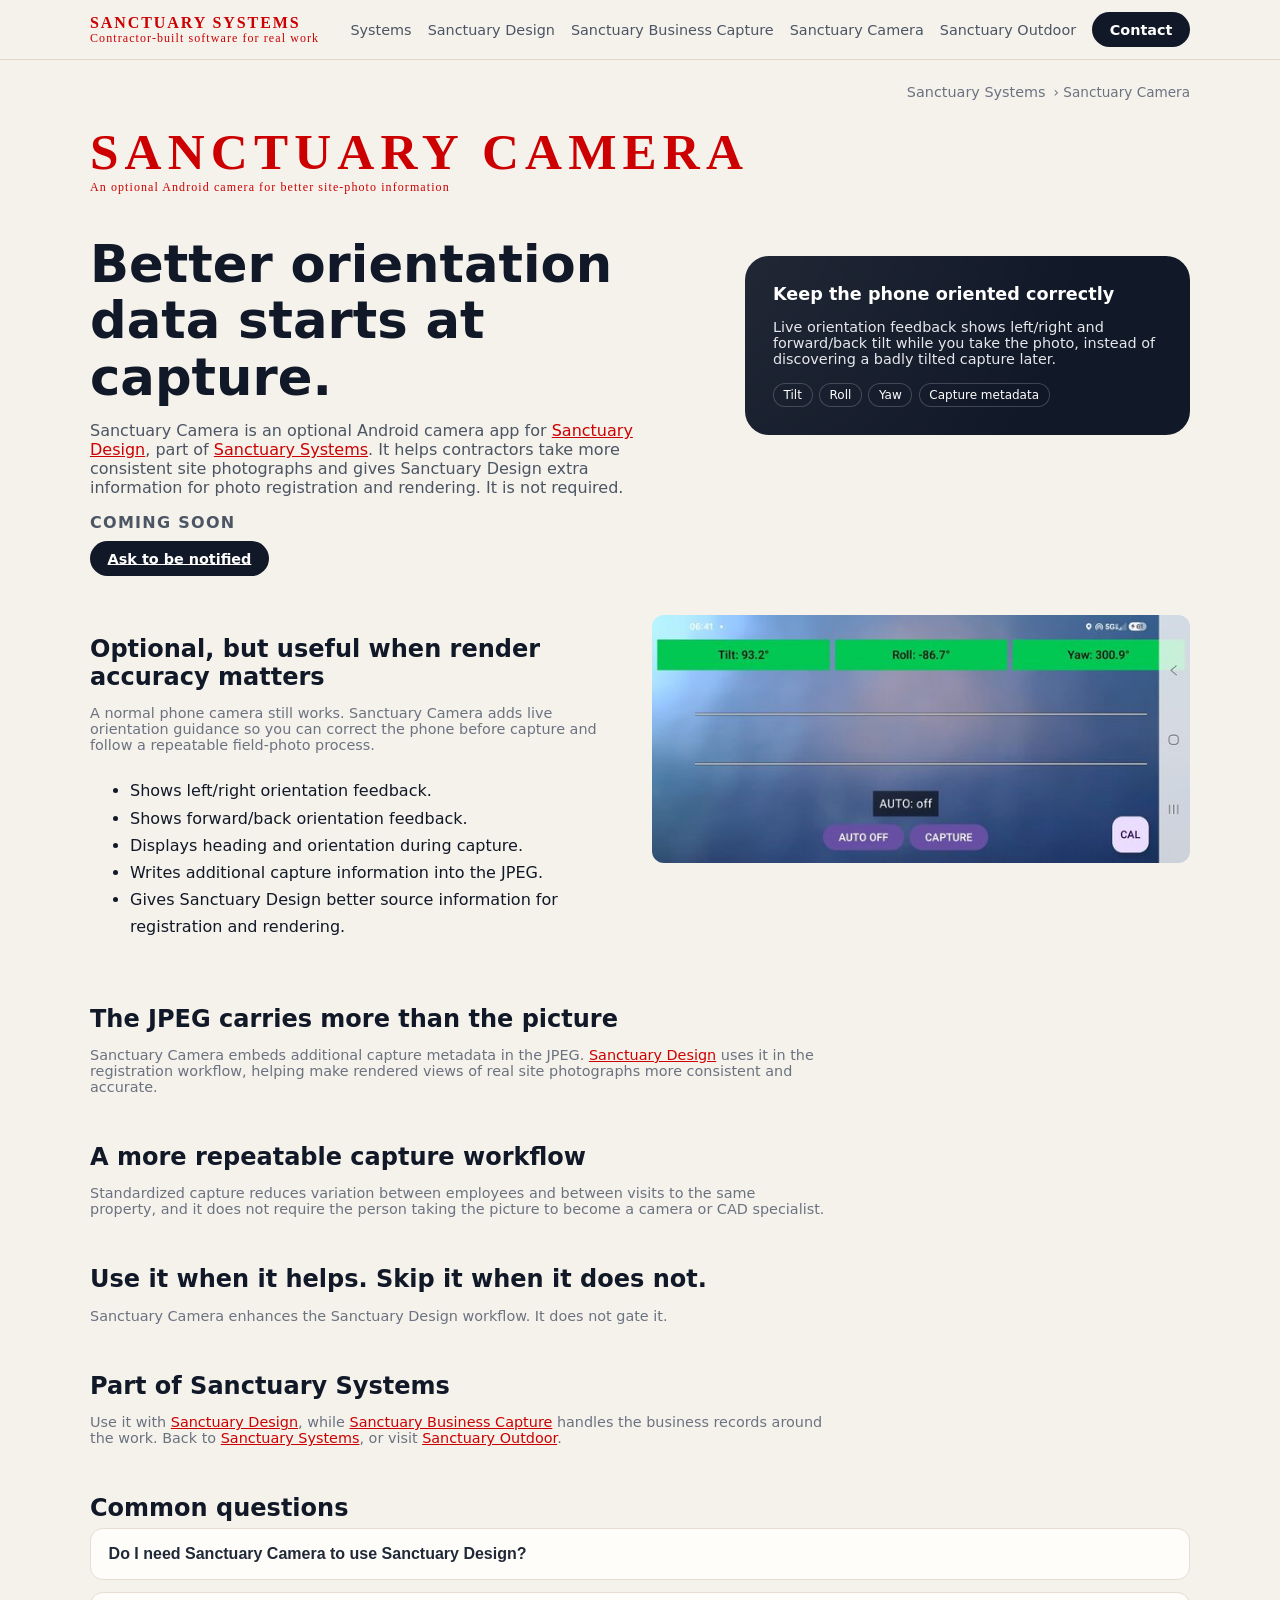
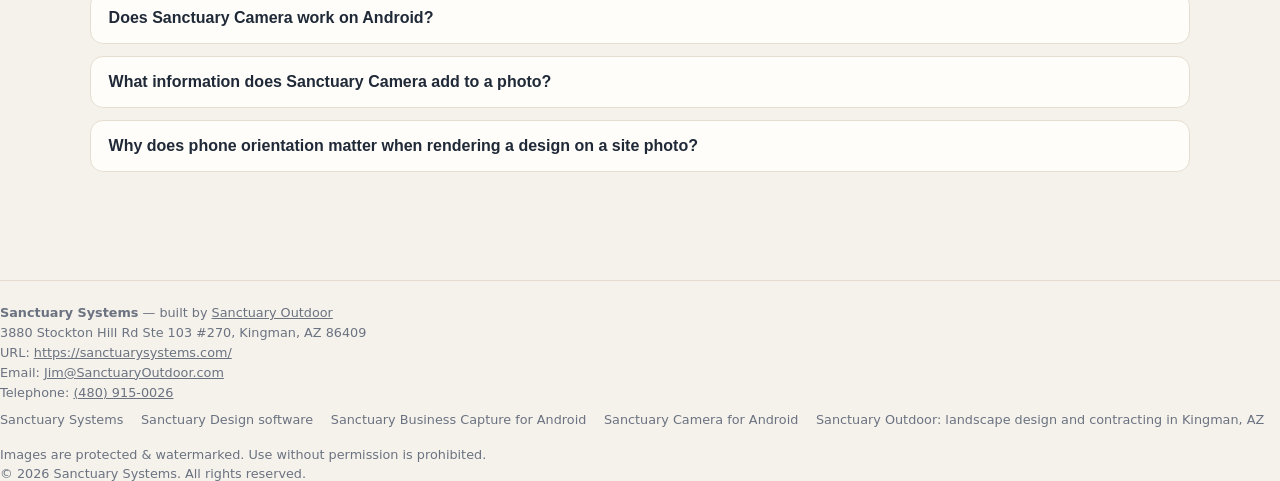
==== camera/index.html @ e1374cfd "Sanctuary Systems coming attractions site" ====
<!doctype html>
<html lang="en">
<head>
  <meta charset="utf-8">
  <meta name="viewport" content="width=device-width, initial-scale=1">
  <title>Sanctuary Camera | Android Site Photo Capture for Design</title>
  <meta name="description" content="Android camera app that keeps your phone oriented for site photos and writes capture metadata into the JPEG to improve rendering in Sanctuary Design.">
  <meta name="robots" content="index, follow, max-image-preview:large">
  <link rel="canonical" href="https://sanctuarysystems.com/camera/">
  <meta property="og:type" content="website">
  <meta property="og:site_name" content="Sanctuary Systems">
  <meta property="og:title" content="Sanctuary Camera">
  <meta property="og:description" content="Android camera app that keeps your phone oriented for site photos and writes capture metadata into the JPEG to improve rendering in Sanctuary Design.">
  <meta property="og:url" content="https://sanctuarysystems.com/camera/">
  <meta name="twitter:card" content="summary_large_image">
  <link rel="stylesheet" href="/assets/css/site.css">
  <link rel="stylesheet" href="/assets/css/systems.css">
  <script type="application/ld+json">
{
  "@context": "https://schema.org",
  "@graph": [
    {
      "@type": "Organization",
      "@id": "https://sanctuarysystems.com/#organization",
      "name": "Sanctuary Systems",
      "url": "https://sanctuarysystems.com/",
      "email": "Jim@SanctuaryOutdoor.com",
      "telephone": "+1-480-915-0026",
      "address": {
        "@type": "PostalAddress",
        "streetAddress": "3880 Stockton Hill Rd Ste 103 #270",
        "addressLocality": "Kingman",
        "addressRegion": "AZ",
        "postalCode": "86409",
        "addressCountry": "US"
      }
    },
    {
      "@type": "SoftwareApplication",
      "name": "Sanctuary Camera",
      "applicationCategory": "PhotographyApplication",
      "operatingSystem": "Android",
      "description": "Optional Android site-photo capture app that records orientation metadata for Sanctuary Design.",
      "url": "https://sanctuarysystems.com/camera/",
      "publisher": {
        "@id": "https://sanctuarysystems.com/#organization"
      }
    },
    {
      "@type": "BreadcrumbList",
      "itemListElement": [
        {
          "@type": "ListItem",
          "position": 1,
          "name": "Sanctuary Systems",
          "item": "https://sanctuarysystems.com/"
        },
        {
          "@type": "ListItem",
          "position": 2,
          "name": "Sanctuary Camera",
          "item": "https://sanctuarysystems.com/camera/"
        }
      ]
    },
    {
      "@type": "FAQPage",
      "mainEntity": [
        {
          "@type": "Question",
          "name": "Do I need Sanctuary Camera to use Sanctuary Design?",
          "acceptedAnswer": {
            "@type": "Answer",
            "text": "No. A normal phone camera still works with Sanctuary Design. Sanctuary Camera is an optional enhancement."
          }
        },
        {
          "@type": "Question",
          "name": "Does Sanctuary Camera work on Android?",
          "acceptedAnswer": {
            "@type": "Answer",
            "text": "Yes. It is written for Android phones."
          }
        },
        {
          "@type": "Question",
          "name": "What information does Sanctuary Camera add to a photo?",
          "acceptedAnswer": {
            "@type": "Answer",
            "text": "It shows left/right and forward/back tilt and heading while you shoot, and it writes additional capture information into the JPEG."
          }
        },
        {
          "@type": "Question",
          "name": "Why does phone orientation matter when rendering a design on a site photo?",
          "acceptedAnswer": {
            "@type": "Answer",
            "text": "Sanctuary Design aligns a rendered plan with a real site photograph. Knowing how the phone was oriented gives that registration step better starting information."
          }
        }
      ]
    }
  ]
}
  </script>
</head>
<body>
<a class="skip-link" href="#main">Skip to main content</a>
<header>
  <div class="nav">
    <a class="logo-wrap" href="/" aria-label="Sanctuary Systems home">
      <div class="logo-main">SANCTUARY SYSTEMS</div>
      <div class="logo-sub">Contractor-built software for real work</div>
    </a>
    <nav aria-label="Primary">
      <a href="/">Systems</a>
      <a href="/design/">Sanctuary Design</a>
      <a href="/capture/">Sanctuary Business Capture</a>
      <a href="/camera/">Sanctuary Camera</a>
      <a href="https://sanctuaryoutdoor.com/">Sanctuary Outdoor</a>
      <a class="btn-primary" href="mailto:Jim@SanctuaryOutdoor.com?subject=Sanctuary%20Systems%20inquiry">Contact</a>
    </nav>
  </div>
</header>
<main id="main">
  <nav class="breadcrumb" aria-label="Breadcrumb"><a href="/">Sanctuary Systems</a> &rsaquo; Sanctuary Camera</nav>
  <section class="hero">
    <div>
      <div class="product-mark logo-wrap">
        <div class="logo-main">SANCTUARY CAMERA</div>
        <div class="logo-sub">An optional Android camera for better site-photo information</div>
      </div>
      <h1>Better orientation data starts at capture.</h1>
      <p>
        Sanctuary Camera is an optional Android camera app for <a href="/design/">Sanctuary Design</a>, part of
        <a href="/">Sanctuary Systems</a>. It helps contractors take more consistent site photographs and gives
        Sanctuary Design extra information for photo registration and rendering. It is not required.
      </p>
      <p class="coming-soon">Coming Soon</p>
      <a class="btn-primary" href="mailto:Jim@SanctuaryOutdoor.com?subject=Sanctuary%20Systems%20inquiry">Ask to be notified</a>
    </div>
    <div class="hero-card">
      <h2>Keep the phone oriented correctly</h2>
      <p>
        Live orientation feedback shows left/right and forward/back tilt while you take the photo, instead of
        discovering a badly tilted capture later.
      </p>
      <div class="chip-row">
        <div class="chip">Tilt</div>
        <div class="chip">Roll</div>
        <div class="chip">Yaw</div>
        <div class="chip">Capture metadata</div>
      </div>
    </div>
  </section>

  <section class="two-col">
    <div>
      <h2 class="section-title">Optional, but useful when render accuracy matters</h2>
      <p class="section-subtitle">
        A normal phone camera still works. Sanctuary Camera adds live orientation guidance so you can correct the
        phone before capture and follow a repeatable field-photo process.
      </p>
      <ul class="feature-list">
        <li>Shows left/right orientation feedback.</li>
        <li>Shows forward/back orientation feedback.</li>
        <li>Displays heading and orientation during capture.</li>
        <li>Writes additional capture information into the JPEG.</li>
        <li>Gives Sanctuary Design better source information for registration and rendering.</li>
      </ul>
    </div>
    <div>
      <picture>
        <source srcset="/projects/1200dpi/img3/001.jpg" media="(min-width: 1081px)">
        <img class="site-shot" loading="lazy" decoding="async" width="600" height="277" src="/projects/600dpi/img3/001.jpg"
             alt="Sanctuary Camera capture screen displaying tilt, roll, yaw, calibration and capture controls">
      </picture>
    </div>
  </section>

  <section>
    <h2 class="section-title">The JPEG carries more than the picture</h2>
    <p class="section-subtitle">
      Sanctuary Camera embeds additional capture metadata in the JPEG. <a href="/design/">Sanctuary Design</a> uses it
      in the registration workflow, helping make rendered views of real site photographs more consistent and accurate.
    </p>
  </section>

  <section>
    <h2 class="section-title">A more repeatable capture workflow</h2>
    <p class="section-subtitle">
      Standardized capture reduces variation between employees and between visits to the same property, and it does
      not require the person taking the picture to become a camera or CAD specialist.
    </p>
  </section>

  <section>
    <h2 class="section-title">Use it when it helps. Skip it when it does not.</h2>
    <p class="section-subtitle">
      Sanctuary Camera enhances the Sanctuary Design workflow. It does not gate it.
    </p>
  </section>

  <section>
    <h2 class="section-title">Part of Sanctuary Systems</h2>
    <p class="section-subtitle">
      Use it with <a href="/design/">Sanctuary Design</a>, while
      <a href="/capture/">Sanctuary Business Capture</a> handles the business records around the work.
      Back to <a href="/">Sanctuary Systems</a>, or visit <a href="https://sanctuaryoutdoor.com/">Sanctuary Outdoor</a>.
    </p>
  </section>
  <section class="faq" id="faq">
    <h2 class="section-title">Common questions</h2>
    <div class="accordion-item">
      <button class="accordion-header" type="button" aria-expanded="false">
        <div class="accordion-header-text">
          <span class="accordion-title">Do I need Sanctuary Camera to use Sanctuary Design?</span>
        </div>
      </button>
      <div class="accordion-content">
        <p>No. A normal phone camera still works with <a href="/design/">Sanctuary Design</a>. Sanctuary Camera is an optional enhancement.</p>
      </div>
    </div>
    <div class="accordion-item">
      <button class="accordion-header" type="button" aria-expanded="false">
        <div class="accordion-header-text">
          <span class="accordion-title">Does Sanctuary Camera work on Android?</span>
        </div>
      </button>
      <div class="accordion-content">
        <p>Yes. It is written for Android phones.</p>
      </div>
    </div>
    <div class="accordion-item">
      <button class="accordion-header" type="button" aria-expanded="false">
        <div class="accordion-header-text">
          <span class="accordion-title">What information does Sanctuary Camera add to a photo?</span>
        </div>
      </button>
      <div class="accordion-content">
        <p>It shows left/right and forward/back tilt and heading while you shoot, and it writes additional capture information into the JPEG.</p>
      </div>
    </div>
    <div class="accordion-item">
      <button class="accordion-header" type="button" aria-expanded="false">
        <div class="accordion-header-text">
          <span class="accordion-title">Why does phone orientation matter when rendering a design on a site photo?</span>
        </div>
      </button>
      <div class="accordion-content">
        <p>Sanctuary Design aligns a rendered plan with a real site photograph. Knowing how the phone was oriented gives that registration step better starting information.</p>
      </div>
    </div>
  </section>
</main>
<footer>
  <div><strong>Sanctuary Systems</strong> &mdash; built by <a href="https://sanctuaryoutdoor.com/">Sanctuary Outdoor</a></div>
  <div style="margin-top:0.3rem;">3880 Stockton Hill Rd Ste 103 #270, Kingman, AZ 86409</div>
  <div style="margin-top:0.3rem;">URL: <a href="https://sanctuarysystems.com/">https://sanctuarysystems.com/</a></div>
  <div style="margin-top:0.3rem;">Email: <a href="mailto:Jim@SanctuaryOutdoor.com">Jim@SanctuaryOutdoor.com</a></div>
  <div style="margin-top:0.3rem;">Telephone: <a href="tel:+14809150026">(480) 915-0026</a></div>
  <nav class="footer-links" aria-label="Footer">
    <a href="/">Sanctuary Systems</a>
    <a href="/design/">Sanctuary Design software</a>
    <a href="/capture/">Sanctuary Business Capture for Android</a>
    <a href="/camera/">Sanctuary Camera for Android</a>
    <a href="https://sanctuaryoutdoor.com/">Sanctuary Outdoor: landscape design and contracting in Kingman, AZ</a>
  </nav>
  <div class="footer-actions">
    <a class="btn-primary call-mobile" href="tel:+14809150026">Call Now</a>
    <a class="btn-secondary call-mobile" href="/assets/sanctuarysystemsv0001.vcf" download="sanctuarysystems.vcf">Save Contact</a>
  </div>
  <div style="margin-top:0.6rem;">Images are protected &amp; watermarked. Use without permission is prohibited.</div>
  <div style="margin-top:0.3rem;">&copy; <span id="year"></span> Sanctuary Systems. All rights reserved.</div>
</footer>
<script>
  const yearEl = document.getElementById("year");
  if (yearEl) yearEl.textContent = new Date().getFullYear();
</script>
  <script src="/assets/js/accordiononeopen.js"></script>
</body>
</html>
---- assets/css/site.css ----
/* Site-wide theme styles (extracted from Kingman landing page) */

html {
  scroll-behavior: smooth;
}

body {
  margin: 0;
  font-family: system-ui, -apple-system, BlinkMacSystemFont, "Segoe UI", sans-serif;
  color: #111827;
  background: #f5f2ec;
}

header {
  position: sticky;
  top: 0;
  z-index: 50;
  background: rgba(245, 242, 236, 0.95);
  backdrop-filter: blur(8px);
  border-bottom: 1px solid #e0d7c9;
}

.nav {
  max-width: 1100px;
  margin: 0 auto;
  display: flex;
  align-items: center;
  justify-content: space-between;
  padding: 0.75rem 1.25rem;
  gap: 1rem;
}

.logo-wrap {
  display: flex;
  flex-direction: column;
  line-height: 1.1;
  flex: 0 0 auto;
}

.logo-main {
  font-family: "Palatino Linotype", "Book Antiqua", Palatino, serif;
  font-weight: 700;
  letter-spacing: 0.12em;
  text-transform: uppercase;
  font-size: 1rem;
  color: #CC0000;
  white-space: nowrap;
}

.logo-sub {
  font-family: "Palatino Linotype", "Book Antiqua", Palatino, serif;
  letter-spacing: 0.09em;
  font-size: 0.75rem;
  color: #CC0000;
  white-space: nowrap;
}

nav {
  display: flex;
  align-items: center;
  flex-wrap: wrap;
  justify-content: flex-end;
  gap: 0.5rem;
}

nav a {
  margin-left: 0.5rem;
  text-decoration: none;
  color: #4b5563;
  font-size: 0.9rem;
  white-space: nowrap;
}

nav a:hover {
  color: #111827;
}

.btn-primary {
  padding: 0.6rem 1.1rem;
  border-radius: 999px;
  border: none;
  cursor: pointer;
  font-size: 0.9rem;
  font-weight: 600;
  background: #111827;
  color: white;
  white-space: nowrap;
}

.btn-primary:hover {
  opacity: 0.9;
}

.btn-secondary {
  padding: 0.55rem 1rem;
  border-radius: 999px;
  border: 1px solid #d6c8b7;
  background: #fffdf9;
  cursor: pointer;
  font-size: 0.85rem;
  white-space: nowrap;
  text-decoration: none;
  color: #111827;
  display: inline-block;
}

.btn-secondary:hover {
  background: #f3e8d5;
}

main {
  max-width: 1100px;
  margin: 0 auto;
  padding: 1.5rem 1.25rem 3rem;
}

section {
  margin-top: 3rem;
}

.hero {
  display: grid;
  gap: 2rem;
  grid-template-columns: minmax(0, 1.4fr) minmax(0, 1fr);
  align-items: center;
  margin-top: 1.5rem;
}

.hero h1 {
  font-size: clamp(2.1rem, 3vw + 1rem, 3.2rem);
  line-height: 1.1;
  margin-bottom: 1rem;
}

.hero p {
  color: #4b5563;
  font-size: 1rem;
  max-width: 35rem;
}

.hero-highlight {
  font-size: 0.9rem;
  text-transform: uppercase;
  letter-spacing: 0.15em;
  color: #6b7280;
  margin-bottom: 0.75rem;
}

.hero-card {
  background: #111827;
  border-radius: 1.5rem;
  padding: 1.75rem;
  color: white;
  position: relative;
  overflow: hidden;
}

.hero-card::before {
  content: "";
  position: absolute;
  inset: -50%;
  background: radial-gradient(circle at 10% 0%, rgba(255, 255, 255, 0.12), transparent 55%);
  opacity: 0.8;
  pointer-events: none;
}

.hero-card h2 {
  margin-top: 0;
  font-size: 1.1rem;
  margin-bottom: 0.25rem;
}

.hero-card p {
  color: #e5e7eb;
  font-size: 0.9rem;
  margin-bottom: 1rem;
}

.chip-row {
  display: flex;
  flex-wrap: wrap;
  gap: 0.4rem;
  font-size: 0.75rem;
}

.chip {
  border-radius: 999px;
  border: 1px solid rgba(249, 250, 251, 0.2);
  padding: 0.25rem 0.6rem;
  background: rgba(17, 24, 39, 0.7);
}

h2.section-title {
  font-size: 1.5rem;
  margin-bottom: 0.4rem;
}

.section-subtitle {
  font-size: 0.9rem;
  color: #6b7280;
  max-width: 32rem;
  margin-bottom: 1.5rem;
}

.services-grid {
  display: grid;
  grid-template-columns: repeat(auto-fit, minmax(220px, 1fr));
  gap: 1rem;
}

.card {
  background: #ffffff;
  border-radius: 1rem;
  padding: 1.1rem 1.2rem;
  box-shadow: 0 10px 20px rgba(46, 36, 18, 0.06);
  border: 1px solid #e5ddcf;
}

.card h3 {
  margin-top: 0;
  font-size: 1rem;
  margin-bottom: 0.3rem;
}

.card p {
  margin: 0;
  font-size: 0.88rem;
  color: #6b7280;
}

/* Questionnaire */
.questionnaire {
  background: #fffdf9;
  border-radius: 1.25rem;
  padding: 1.5rem 1.5rem 1.75rem;
  box-shadow: 0 10px 20px rgba(46, 36, 18, 0.06);
  border: 1px solid #e5ddcf;
  max-width: 720px;
}

.field {
  margin-bottom: 0.8rem;
}

.question-step {
  display: none;
}

.question-step.active {
  display: block;
}

.question-title {
  font-weight: 600;
  margin-bottom: 0.5rem;
}

.question-help {
  font-size: 0.85rem;
  color: #6b7280;
  margin-bottom: 0.8rem;
}

.option-grid {
  display: grid;
  grid-template-columns: repeat(auto-fit, minmax(140px, 1fr));
  gap: 0.75rem;
}

.option-tile {
  border-radius: 0.9rem;
  border: 1px solid #d1d5db;
  padding: 0.7rem;
  cursor: pointer;
  font-size: 0.85rem;
  background: #f9fafb;
}

.option-tile.selected {
  border-color: #111827;
  background: #111827;
  color: white;
}

.question-nav {
  display: flex;
  justify-content: space-between;
  margin-top: 1rem;
  gap: 0.5rem;
}

input,
textarea,
select {
  width: 100%;
  padding: 0.55rem 0.7rem;
  border-radius: 0.5rem;
  border: 1px solid #d6c8b7;
  font: inherit;
  box-sizing: border-box;
  background: #fffdf9;
}

textarea {
  min-height: 90px;
}

/* Accordion style (matches reference page) */
.accordion-item {
  border: 1px solid #e5ddcf;
  border-radius: 0.8rem;
  margin-bottom: 0.75rem;
  background: #fffdf9;
  overflow: hidden;
}

.accordion-button {
  width: 100%;
  text-align: left;
  background: none;
  border: none;
  padding: 1rem 1.1rem;
  font-size: 1rem;
  display: flex;
  justify-content: space-between;
  align-items: center;
  cursor: pointer;
  color: #1f2937;
}

.accordion-button span {
  font-weight: 600;
}

.accordion-content {
  padding: 0 1.1rem 1rem;
  color: #4b5563;
  line-height: 1.55;
  display: none;
}

.accordion-item.open .accordion-content {
  display: block;
}

/* Accordion compatibility for legacy markup */
.accordion-header {
  width: 100%;
  text-align: left;
  background: none;
  border: none;
  padding: 1rem 1.1rem;
  font-size: 1rem;
  display: flex;
  justify-content: space-between;
  align-items: center;
  cursor: pointer;
  color: #1f2937;
}

.accordion-header span {
  font-weight: 600;
}

.accordion {
  border: 1px solid #e5ddcf;
  border-radius: 0.8rem;
  margin-bottom: 0.75rem;
  background: #fffdf9;
  overflow: hidden;
}

.accordion-body {
  padding: 0 1.1rem 1rem;
  color: #4b5563;
  line-height: 1.55;
  display: none;
}

.accordion.open .accordion-body {
  display: block;
}

.accordion-arrow {
  transition: transform 0.2s ease;
}

.accordion.open .accordion-arrow {
  transform: rotate(90deg);
}

.faq-item {
  border: 1px solid #e5ddcf;
  border-radius: 0.8rem;
  margin-bottom: 0.75rem;
  background: #fffdf9;
  overflow: hidden;
}

.faq-header {
  width: 100%;
  text-align: left;
  background: none;
  border: none;
  padding: 1rem 1.1rem;
  font-size: 1rem;
  display: flex;
  justify-content: space-between;
  align-items: center;
  cursor: pointer;
  color: #1f2937;
}

.faq-content {
  padding: 0 1.1rem 1rem;
  color: #4b5563;
  line-height: 1.55;
  display: none;
}

.faq-item.open .faq-content {
  display: block;
}

/* Project gallery & carousel */
.project-gallery {
  margin-top: 1.5rem;
}

.gallery-note {
  font-size: 0.8rem;
  color: #6b7280;
  margin-top: 0.6rem;
}

.project-title {
  font-size: 1rem;
  margin-bottom: 0.4rem;
  color: #111827;
}

.carousel {
  position: relative;
  border-radius: 1rem;
  overflow: hidden;
  background: #111827;
  padding: 0.75rem 2.5rem;
}

.carousel-track {
  display: flex;
  gap: 0.5rem;
  overflow-x: auto;
  scroll-snap-type: x mandatory;
  scroll-behavior: smooth;
  -webkit-overflow-scrolling: touch;
}

.carousel-track::-webkit-scrollbar {
  height: 6px;
}

.carousel-track::-webkit-scrollbar-thumb {
  background: rgba(156, 163, 175, 0.7);
  border-radius: 999px;
}

/* Base carousel image styles */
.carousel-image {
  flex: 0 0 auto;
  width: 260px;
  height: auto;
  object-fit: cover;
  border-radius: 0.75rem;
  scroll-snap-align: center;
  cursor: pointer;
  position: relative;
  filter: saturate(1.05);
}

/* Aspect ratio variants for CLS prevention */
.carousel-image.portrait {
  aspect-ratio: 3 / 4;
}

.carousel-image.landscape-4-3 {
  aspect-ratio: 4 / 3;
}

.carousel-image.landscape-3-2 {
  aspect-ratio: 3 / 2;
}

.carousel-image.landscape-2-1 {
  aspect-ratio: 2 / 1;
}

.carousel-image.landscape-20-11 {
  aspect-ratio: 20 / 11;
}

.carousel-image.square {
  aspect-ratio: 1 / 1;
}

.carousel-arrow {
  position: absolute;
  top: 50%;
  transform: translateY(-50%);
  width: 2rem;
  height: 2rem;
  border-radius: 999px;
  border: 1px solid rgba(209, 213, 219, 0.9);
  background: rgba(17, 24, 39, 0.85);
  color: #f9fafb;
  display: flex;
  align-items: center;
  justify-content: center;
  cursor: pointer;
  font-size: 1.2rem;
  z-index: 2;
}

.carousel-arrow-left {
  left: 0.5rem;
}

.carousel-arrow-right {
  right: 0.5rem;
}

.carousel-arrow:hover {
  background: rgba(31, 41, 55, 0.95);
}

@media (max-width: 800px) {
  .carousel {
    padding: 0.75rem 1.75rem;
  }
  .carousel-image {
    width: 220px;
  }
}

/* Lightbox */
.lightbox {
  position: fixed;
  inset: 0;
  background: rgba(15, 23, 42, 0.8);
  display: none;
  align-items: center;
  justify-content: center;
  z-index: 100;
}

.lightbox.open {
  display: flex;
}

.lightbox-backdrop {
  position: absolute;
  inset: 0;
}

.lightbox-dialog {
  position: relative;
  z-index: 1;
  max-width: 90vw;
  max-height: 85vh;
  display: flex;
  align-items: center;
  justify-content: center;
}

.lightbox-image-wrap {
  position: relative;
  background: #000;
  border-radius: 1rem;
  overflow: hidden;
  padding: 0.5rem 2.5rem;
  box-shadow: 0 20px 45px rgba(0, 0, 0, 0.6);
}

#lightboxImg {
  width: auto;
  height: auto;
  max-width: 80vw;
  max-height: 75vh;
  display: block;
  border-radius: 0.75rem;
}

.lightbox-close {
  position: absolute;
  top: -2.5rem;
  right: 0;
  border: none;
  background: transparent;
  color: #e5e7eb;
  font-size: 1.6rem;
  cursor: pointer;
}

.lightbox-nav {
  position: absolute;
  top: 50%;
  transform: translateY(-50%);
  border: none;
  background: rgba(15, 23, 42, 0.7);
  color: #f9fafb;
  width: 2.5rem;
  height: 2.5rem;
  border-radius: 999px;
  display: flex;
  align-items: center;
  justify-content: center;
  cursor: pointer;
  font-size: 1.4rem;
}

.lightbox-nav-left {
  left: 0.5rem;
}

.lightbox-nav-right {
  right: 0.5rem;
}

.lightbox-nav:hover {
  background: rgba(31, 41, 55, 0.95);
}

@media (max-width: 600px) {
  .lightbox-image-wrap {
    padding: 0.5rem 1.75rem;
  }
  #lightboxImg {
    max-width: 90vw;
  }
}

/* Footer */
footer {
  margin-top: 3rem;
  padding-top: 1.5rem;
  border-top: 1px solid #e5ddcf;
  font-size: 0.8rem;
  color: #6b7280;
}

footer a {
  color: inherit;
}

.footer-actions {
  display: flex;
  flex-wrap: wrap;
  gap: 0.6rem;
  margin-top: 0.6rem;
}

.footer-actions .call-mobile {
  display: none;
}

@media (max-width: 800px) {
  .hero {
    grid-template-columns: minmax(0, 1fr);
  }
}

@media (max-width: 800px) {
  .footer-actions .call-mobile {
    display: inline-flex;
  }
}
---- assets/css/systems.css ----
/* Sanctuary Systems additions v0002. Load AFTER the unmodified Sanctuary Outdoor site.css. */
.skip-link { position: absolute; left: -999px; top: 0; background: #111827; color: #fff; padding: .6rem 1rem; z-index: 100; }
.skip-link:focus { left: 0; }
a.logo-wrap { text-decoration: none; }
.product-mark { margin-bottom: 1rem; }
.product-mark .logo-main { font-size: clamp(1.9rem, 4vw, 3.3rem); }
.site-shot { width: 100%; height: auto; display: block; border-radius: 12px; }
.shot-grid { display: grid; grid-template-columns: repeat(auto-fit, minmax(280px, 1fr)); gap: 1.25rem; }
.two-col { display: grid; grid-template-columns: repeat(auto-fit, minmax(300px, 1fr)); gap: 1.5rem; align-items: start; }
.feature-list { line-height: 1.7; }
.plain-card { padding: 1.15rem; border: 1px solid rgba(17,24,39,.15); border-radius: 12px; }
.coming-soon { font-weight: 700; letter-spacing: .08em; text-transform: uppercase; }
.breadcrumb { font-size: .85rem; color: #6b7280; }
.breadcrumb a { color: inherit; }
.section-subtitle a, .hero p a, .card p a, .faq p a { color: #CC0000; }
.section-subtitle { max-width: 46rem; }
.faq h3 { font-size: 1.05rem; margin: 1.1rem 0 .25rem; }
.faq p { margin: 0; color: #4b5563; line-height: 1.55; max-width: 46rem; }
.footer-links { display: flex; flex-wrap: wrap; justify-content: flex-start; gap: .4rem 1.1rem; margin-top: .8rem; }
.footer-links a { margin-left: 0; color: inherit; font-size: .8rem; white-space: normal; }
@media (max-width: 760px) { .nav nav { gap: .65rem; } }
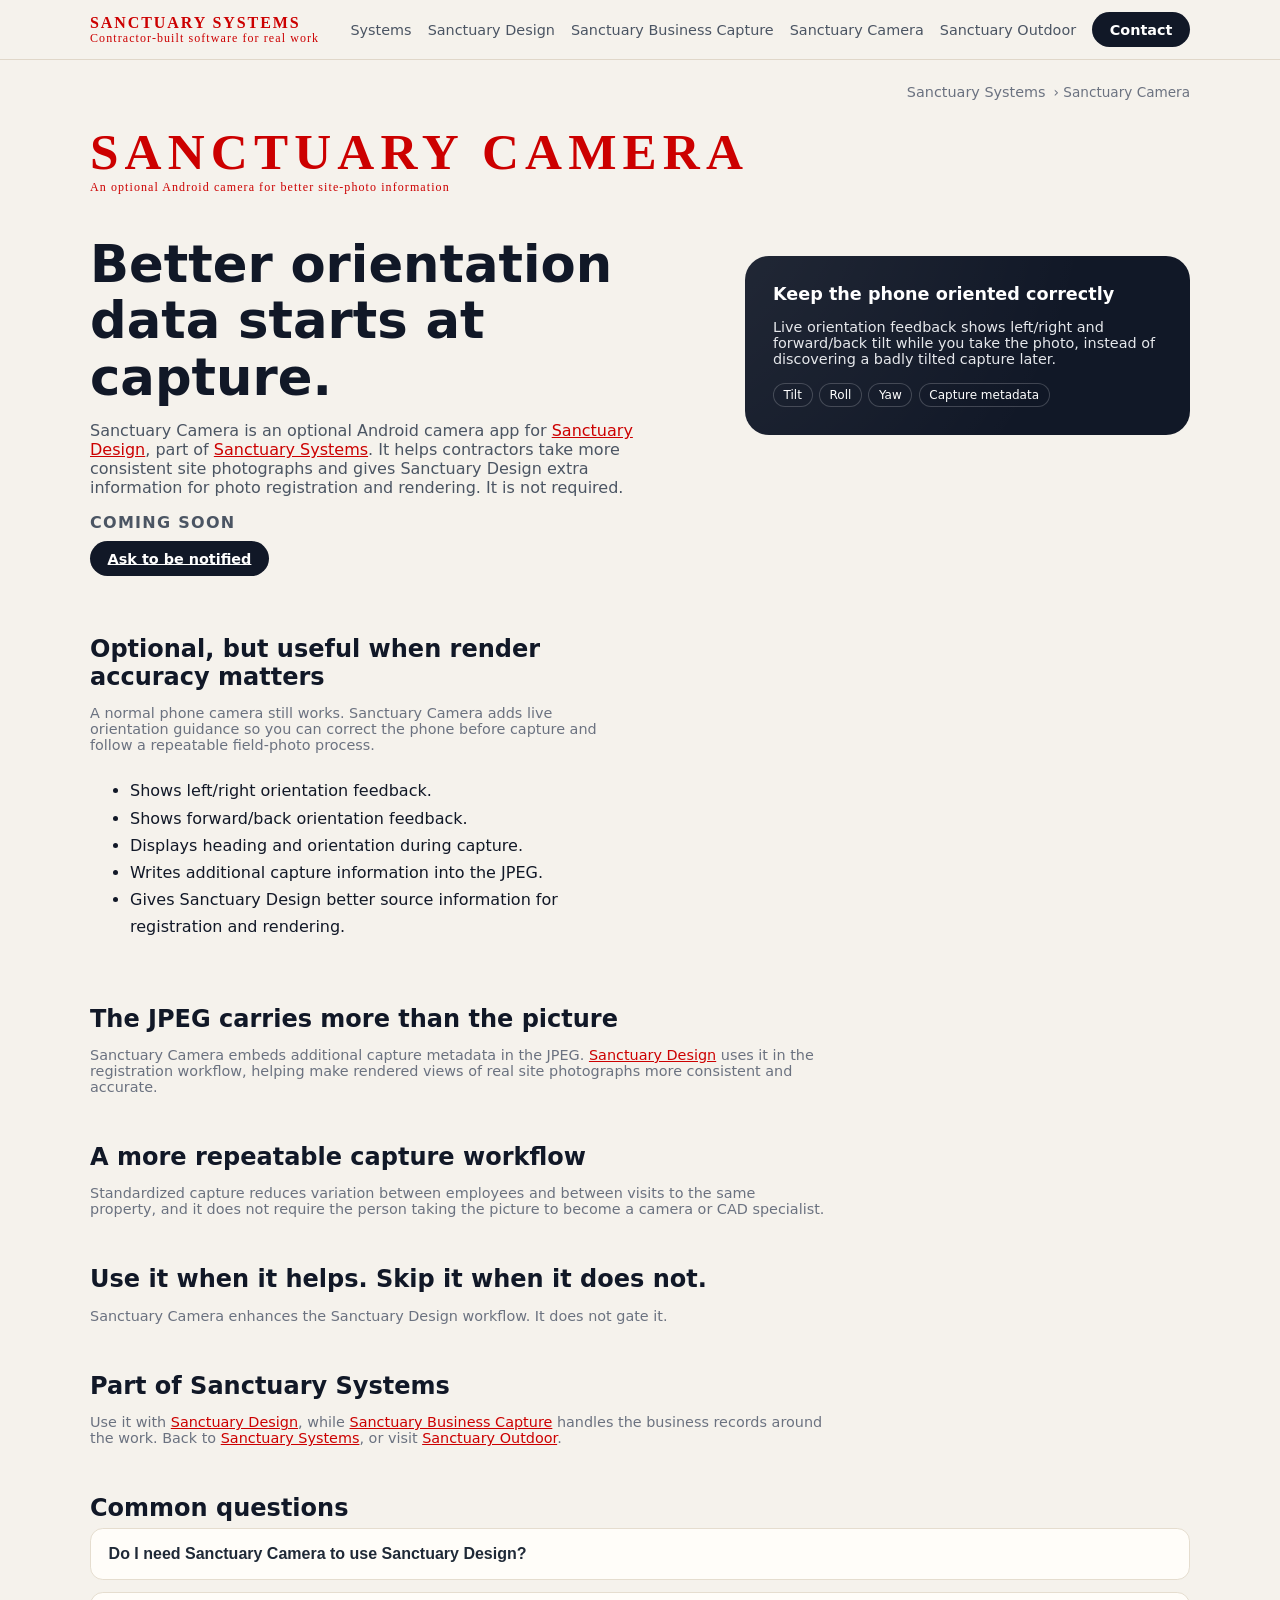
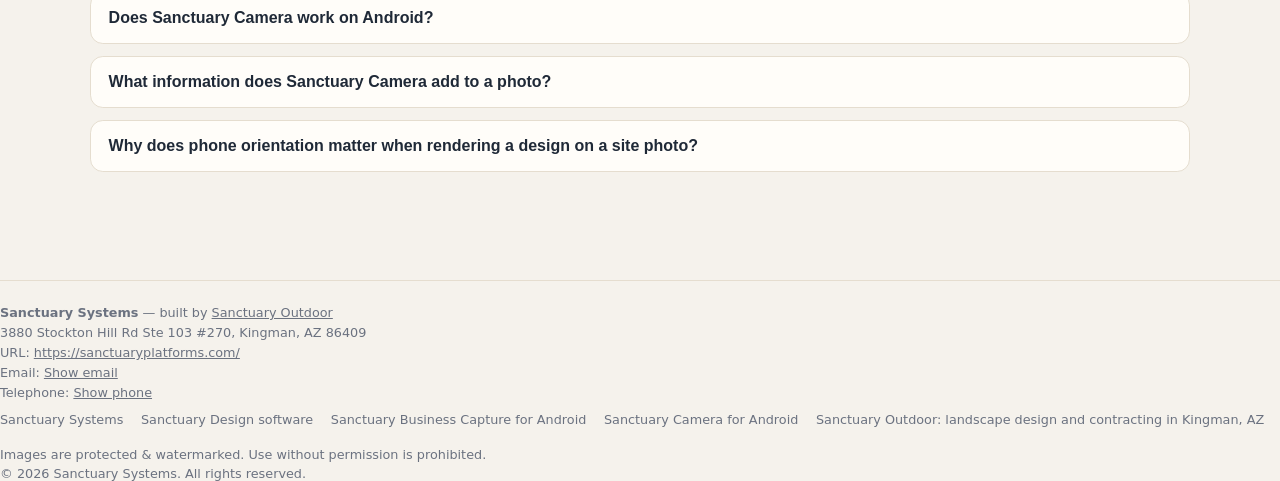
==== commit 91b060bd: "sanctuaryplatforms.com address; site name Sanctuary Systems; email and phone hidden from bots" ====
--- a/camera/index.html
+++ b/camera/index.html
@@ -6,12 +6,12 @@
   <title>Sanctuary Camera | Android Site Photo Capture for Design</title>
   <meta name="description" content="Android camera app that keeps your phone oriented for site photos and writes capture metadata into the JPEG to improve rendering in Sanctuary Design.">
   <meta name="robots" content="index, follow, max-image-preview:large">
-  <link rel="canonical" href="https://sanctuarysystems.com/camera/">
+  <link rel="canonical" href="https://sanctuaryplatforms.com/camera/">
   <meta property="og:type" content="website">
   <meta property="og:site_name" content="Sanctuary Systems">
   <meta property="og:title" content="Sanctuary Camera">
   <meta property="og:description" content="Android camera app that keeps your phone oriented for site photos and writes capture metadata into the JPEG to improve rendering in Sanctuary Design.">
-  <meta property="og:url" content="https://sanctuarysystems.com/camera/">
+  <meta property="og:url" content="https://sanctuaryplatforms.com/camera/">
   <meta name="twitter:card" content="summary_large_image">
   <link rel="stylesheet" href="/assets/css/site.css">
   <link rel="stylesheet" href="/assets/css/systems.css">
@@ -21,11 +21,9 @@
   "@graph": [
     {
       "@type": "Organization",
-      "@id": "https://sanctuarysystems.com/#organization",
+      "@id": "https://sanctuaryplatforms.com/#organization",
       "name": "Sanctuary Systems",
-      "url": "https://sanctuarysystems.com/",
-      "email": "Jim@SanctuaryOutdoor.com",
-      "telephone": "+1-480-915-0026",
+      "url": "https://sanctuaryplatforms.com/",
       "address": {
         "@type": "PostalAddress",
         "streetAddress": "3880 Stockton Hill Rd Ste 103 #270",
@@ -41,9 +39,9 @@
       "applicationCategory": "PhotographyApplication",
       "operatingSystem": "Android",
       "description": "Optional Android site-photo capture app that records orientation metadata for Sanctuary Design.",
-      "url": "https://sanctuarysystems.com/camera/",
+      "url": "https://sanctuaryplatforms.com/camera/",
       "publisher": {
-        "@id": "https://sanctuarysystems.com/#organization"
+        "@id": "https://sanctuaryplatforms.com/#organization"
       }
     },
     {
@@ -53,13 +51,13 @@
           "@type": "ListItem",
           "position": 1,
           "name": "Sanctuary Systems",
-          "item": "https://sanctuarysystems.com/"
+          "item": "https://sanctuaryplatforms.com/"
         },
         {
           "@type": "ListItem",
           "position": 2,
           "name": "Sanctuary Camera",
-          "item": "https://sanctuarysystems.com/camera/"
+          "item": "https://sanctuaryplatforms.com/camera/"
         }
       ]
     },
@@ -118,7 +116,7 @@
       <a href="/capture/">Sanctuary Business Capture</a>
       <a href="/camera/">Sanctuary Camera</a>
       <a href="https://sanctuaryoutdoor.com/">Sanctuary Outdoor</a>
-      <a class="btn-primary" href="mailto:Jim@SanctuaryOutdoor.com?subject=Sanctuary%20Systems%20inquiry">Contact</a>
+      <a class="btn-primary cg-mail" href="#" data-e="moc.roodtuOyrautcnaS|miJ" data-subject="Sanctuary Systems inquiry">Contact</a>
     </nav>
   </div>
 </header>
@@ -137,7 +135,7 @@
         Sanctuary Design extra information for photo registration and rendering. It is not required.
       </p>
       <p class="coming-soon">Coming Soon</p>
-      <a class="btn-primary" href="mailto:Jim@SanctuaryOutdoor.com?subject=Sanctuary%20Systems%20inquiry">Ask to be notified</a>
+      <a class="btn-primary cg-mail" href="#" data-e="moc.roodtuOyrautcnaS|miJ" data-subject="Sanctuary Systems inquiry">Ask to be notified</a>
     </div>
     <div class="hero-card">
       <h2>Keep the phone oriented correctly</h2>
@@ -256,9 +254,9 @@
 <footer>
   <div><strong>Sanctuary Systems</strong> &mdash; built by <a href="https://sanctuaryoutdoor.com/">Sanctuary Outdoor</a></div>
   <div style="margin-top:0.3rem;">3880 Stockton Hill Rd Ste 103 #270, Kingman, AZ 86409</div>
-  <div style="margin-top:0.3rem;">URL: <a href="https://sanctuarysystems.com/">https://sanctuarysystems.com/</a></div>
-  <div style="margin-top:0.3rem;">Email: <a href="mailto:Jim@SanctuaryOutdoor.com">Jim@SanctuaryOutdoor.com</a></div>
-  <div style="margin-top:0.3rem;">Telephone: <a href="tel:+14809150026">(480) 915-0026</a></div>
+  <div style="margin-top:0.3rem;">URL: <a href="https://sanctuaryplatforms.com/">https://sanctuaryplatforms.com/</a></div>
+  <div style="margin-top:0.3rem;">Email: <a class="cg-mail-show" href="#" data-e="moc.roodtuOyrautcnaS|miJ">Show email</a></div>
+  <div style="margin-top:0.3rem;">Telephone: <a class="cg-tel-show" href="#" data-t="6200519084">Show phone</a></div>
   <nav class="footer-links" aria-label="Footer">
     <a href="/">Sanctuary Systems</a>
     <a href="/design/">Sanctuary Design software</a>
@@ -267,8 +265,8 @@
     <a href="https://sanctuaryoutdoor.com/">Sanctuary Outdoor: landscape design and contracting in Kingman, AZ</a>
   </nav>
   <div class="footer-actions">
-    <a class="btn-primary call-mobile" href="tel:+14809150026">Call Now</a>
-    <a class="btn-secondary call-mobile" href="/assets/sanctuarysystemsv0001.vcf" download="sanctuarysystems.vcf">Save Contact</a>
+    <a class="btn-primary call-mobile cg-tel" href="#" data-t="6200519084">Call Now</a>
+    <a class="btn-secondary call-mobile cg-vcard" href="#" data-e="moc.roodtuOyrautcnaS|miJ" data-t="6200519084">Save Contact</a>
   </div>
   <div style="margin-top:0.6rem;">Images are protected &amp; watermarked. Use without permission is prohibited.</div>
   <div style="margin-top:0.3rem;">&copy; <span id="year"></span> Sanctuary Systems. All rights reserved.</div>
@@ -278,5 +276,6 @@
   if (yearEl) yearEl.textContent = new Date().getFullYear();
 </script>
   <script src="/assets/js/accordiononeopen.js"></script>
+  <script src="/assets/js/contactguard.js"></script>
 </body>
 </html>
--- a/assets/css/systems.css
+++ b/assets/css/systems.css
@@ -1,4 +1,4 @@
-/* Sanctuary Systems additions v0002. Load AFTER the unmodified Sanctuary Outdoor site.css. */
+/* Sanctuary Systems additions v0003. Load AFTER the unmodified Sanctuary Outdoor site.css. */
 .skip-link { position: absolute; left: -999px; top: 0; background: #111827; color: #fff; padding: .6rem 1rem; z-index: 100; }
 .skip-link:focus { left: 0; }
 a.logo-wrap { text-decoration: none; }
@@ -19,3 +19,14 @@
 .footer-links { display: flex; flex-wrap: wrap; justify-content: flex-start; gap: .4rem 1.1rem; margin-top: .8rem; }
 .footer-links a { margin-left: 0; color: inherit; font-size: .8rem; white-space: normal; }
 @media (max-width: 760px) { .nav nav { gap: .65rem; } }
+/* Product names stay inside their cards at every screen width (hub page). */
+.plain-card .product-mark, .plain-card .product-mark .logo-main { min-width: 0; max-width: 100%; }
+.plain-card .product-mark .logo-main { font-size: clamp(1.4rem, 2.2vw, 2.4rem); line-height: 1.18; white-space: normal; overflow-wrap: anywhere; letter-spacing: .035em; }
+/* Phone header: logo above, navigation wraps instead of widening the page. */
+@media (max-width: 800px) {
+  .nav { flex-wrap: wrap; }
+  .nav nav { flex: 1 1 100%; min-width: 0; justify-content: flex-start; gap: .4rem 1rem; }
+  .nav nav a { margin-left: 0; }
+  .logo-main, .logo-sub { white-space: normal; }
+}
+.plain-card .btn-primary { white-space: normal; max-width: 100%; box-sizing: border-box; }
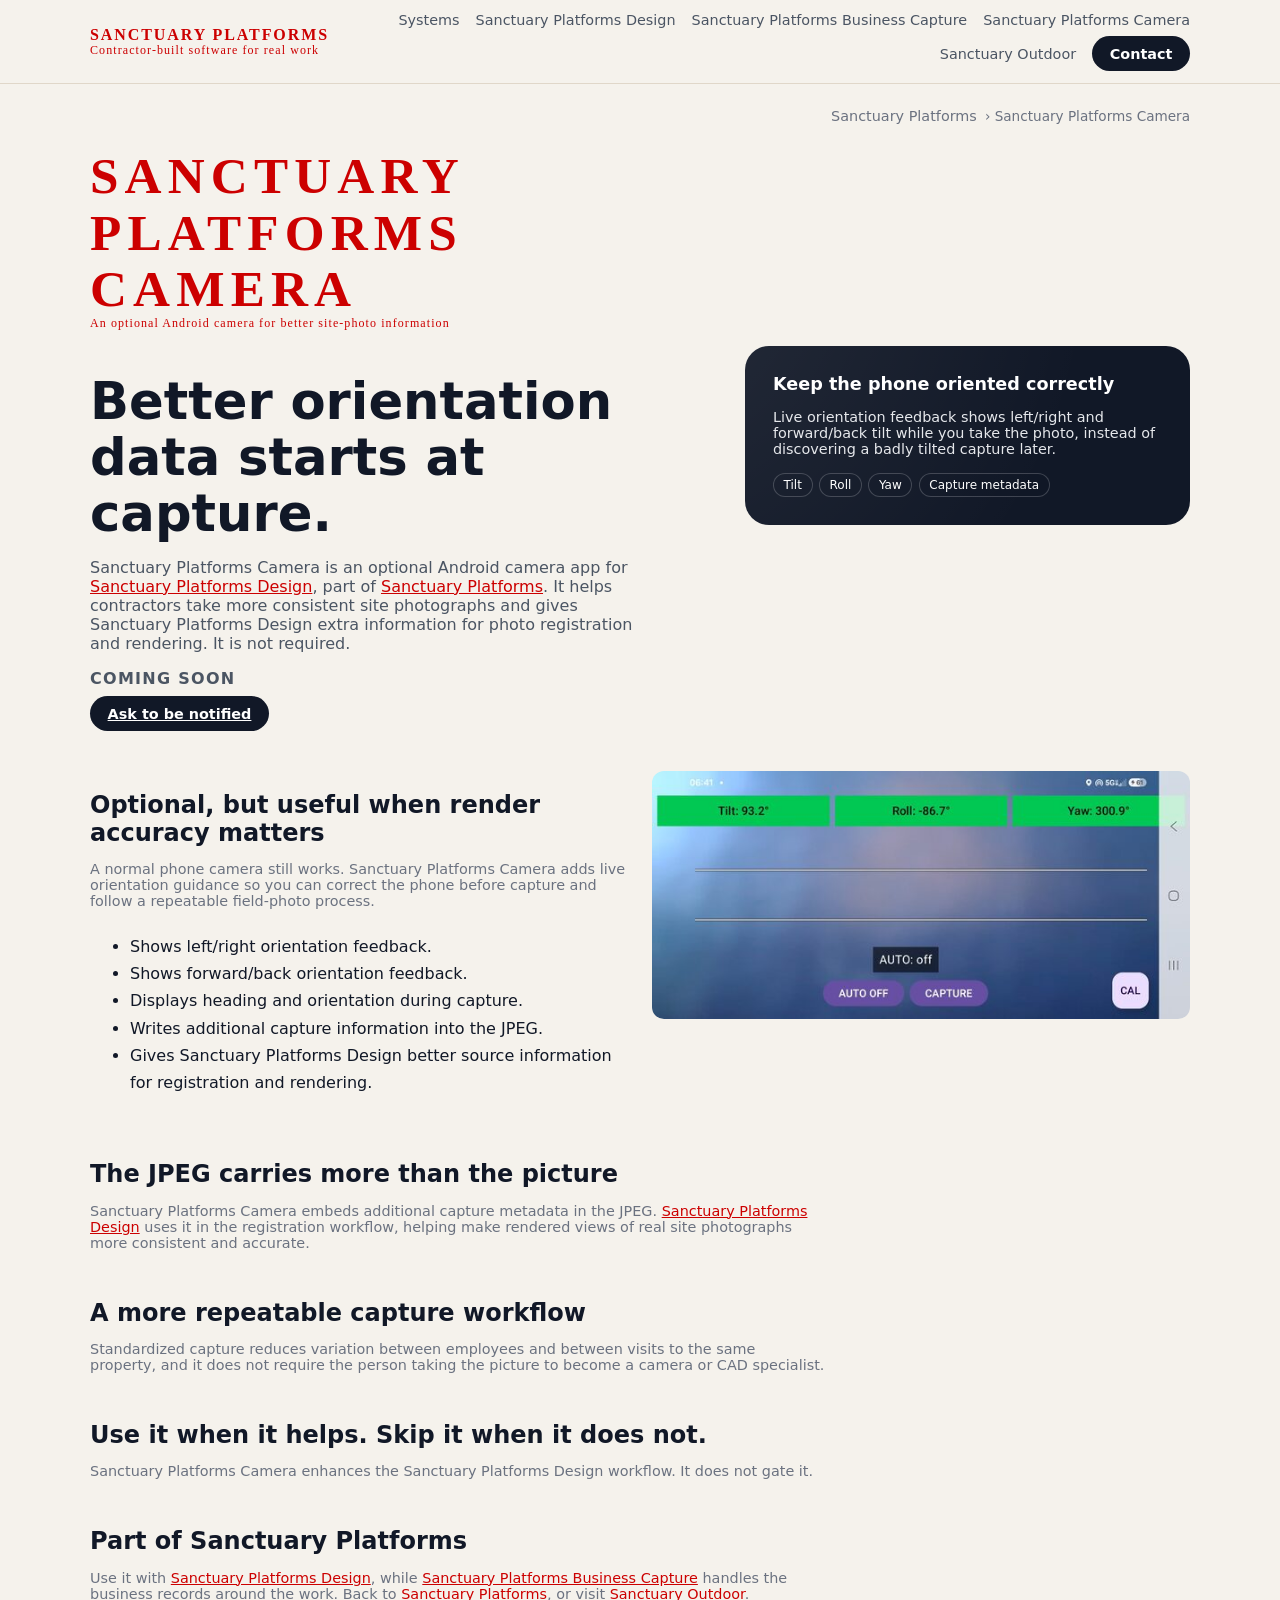
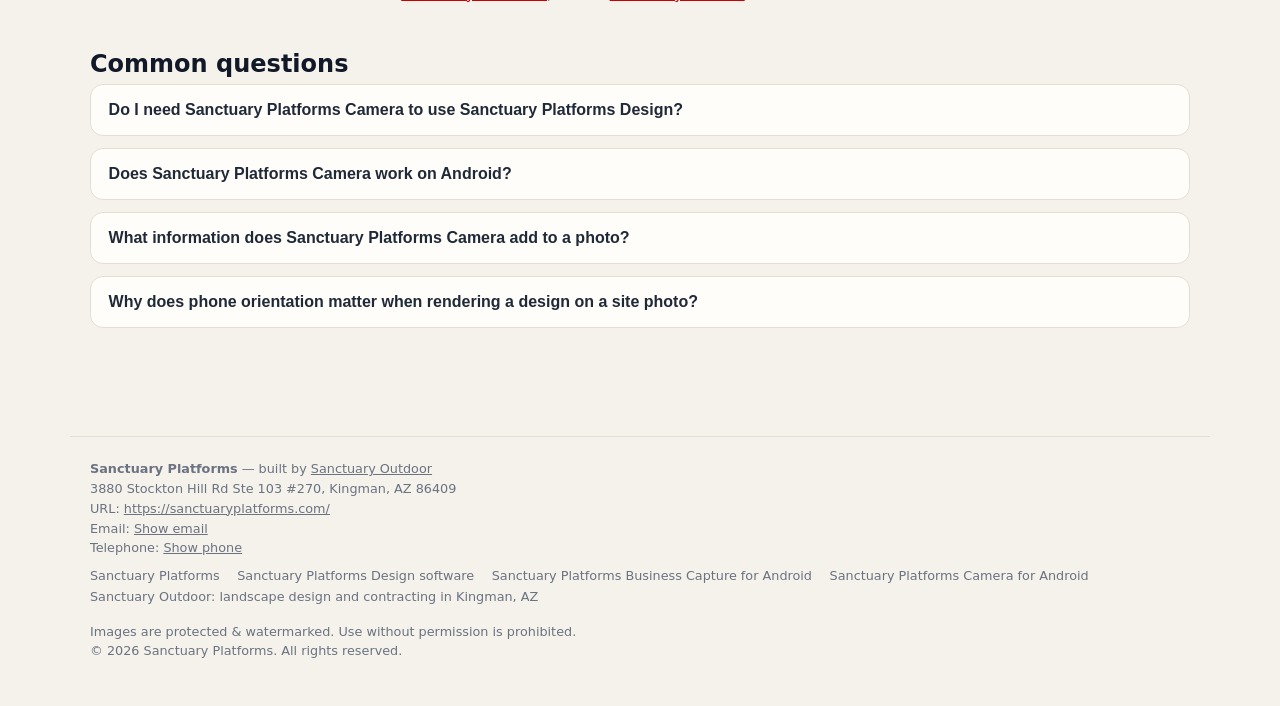
==== commit 46ab68d6: "Rename company to Sanctuary Platforms and prefix product names" ====
--- a/camera/index.html
+++ b/camera/index.html
@@ -3,14 +3,14 @@
 <head>
   <meta charset="utf-8">
   <meta name="viewport" content="width=device-width, initial-scale=1">
-  <title>Sanctuary Camera | Android Site Photo Capture for Design</title>
-  <meta name="description" content="Android camera app that keeps your phone oriented for site photos and writes capture metadata into the JPEG to improve rendering in Sanctuary Design.">
+  <title>Sanctuary Platforms Camera | Android Site Photo Capture for Design</title>
+  <meta name="description" content="Android camera app that keeps your phone oriented for site photos and writes capture metadata into the JPEG to improve rendering in Sanctuary Platforms Design.">
   <meta name="robots" content="index, follow, max-image-preview:large">
   <link rel="canonical" href="https://sanctuaryplatforms.com/camera/">
   <meta property="og:type" content="website">
-  <meta property="og:site_name" content="Sanctuary Systems">
-  <meta property="og:title" content="Sanctuary Camera">
-  <meta property="og:description" content="Android camera app that keeps your phone oriented for site photos and writes capture metadata into the JPEG to improve rendering in Sanctuary Design.">
+  <meta property="og:site_name" content="Sanctuary Platforms">
+  <meta property="og:title" content="Sanctuary Platforms Camera">
+  <meta property="og:description" content="Android camera app that keeps your phone oriented for site photos and writes capture metadata into the JPEG to improve rendering in Sanctuary Platforms Design.">
   <meta property="og:url" content="https://sanctuaryplatforms.com/camera/">
   <meta name="twitter:card" content="summary_large_image">
   <link rel="stylesheet" href="/assets/css/site.css">
@@ -22,7 +22,7 @@
     {
       "@type": "Organization",
       "@id": "https://sanctuaryplatforms.com/#organization",
-      "name": "Sanctuary Systems",
+      "name": "Sanctuary Platforms",
       "url": "https://sanctuaryplatforms.com/",
       "address": {
         "@type": "PostalAddress",
@@ -35,10 +35,10 @@
     },
     {
       "@type": "SoftwareApplication",
-      "name": "Sanctuary Camera",
+      "name": "Sanctuary Platforms Camera",
       "applicationCategory": "PhotographyApplication",
       "operatingSystem": "Android",
-      "description": "Optional Android site-photo capture app that records orientation metadata for Sanctuary Design.",
+      "description": "Optional Android site-photo capture app that records orientation metadata for Sanctuary Platforms Design.",
       "url": "https://sanctuaryplatforms.com/camera/",
       "publisher": {
         "@id": "https://sanctuaryplatforms.com/#organization"
@@ -50,13 +50,13 @@
         {
           "@type": "ListItem",
           "position": 1,
-          "name": "Sanctuary Systems",
+          "name": "Sanctuary Platforms",
           "item": "https://sanctuaryplatforms.com/"
         },
         {
           "@type": "ListItem",
           "position": 2,
-          "name": "Sanctuary Camera",
+          "name": "Sanctuary Platforms Camera",
           "item": "https://sanctuaryplatforms.com/camera/"
         }
       ]
@@ -66,15 +66,15 @@
       "mainEntity": [
         {
           "@type": "Question",
-          "name": "Do I need Sanctuary Camera to use Sanctuary Design?",
-          "acceptedAnswer": {
-            "@type": "Answer",
-            "text": "No. A normal phone camera still works with Sanctuary Design. Sanctuary Camera is an optional enhancement."
-          }
-        },
-        {
-          "@type": "Question",
-          "name": "Does Sanctuary Camera work on Android?",
+          "name": "Do I need Sanctuary Platforms Camera to use Sanctuary Platforms Design?",
+          "acceptedAnswer": {
+            "@type": "Answer",
+            "text": "No. A normal phone camera still works with Sanctuary Platforms Design. Sanctuary Platforms Camera is an optional enhancement."
+          }
+        },
+        {
+          "@type": "Question",
+          "name": "Does Sanctuary Platforms Camera work on Android?",
           "acceptedAnswer": {
             "@type": "Answer",
             "text": "Yes. It is written for Android phones."
@@ -82,7 +82,7 @@
         },
         {
           "@type": "Question",
-          "name": "What information does Sanctuary Camera add to a photo?",
+          "name": "What information does Sanctuary Platforms Camera add to a photo?",
           "acceptedAnswer": {
             "@type": "Answer",
             "text": "It shows left/right and forward/back tilt and heading while you shoot, and it writes additional capture information into the JPEG."
@@ -93,7 +93,7 @@
           "name": "Why does phone orientation matter when rendering a design on a site photo?",
           "acceptedAnswer": {
             "@type": "Answer",
-            "text": "Sanctuary Design aligns a rendered plan with a real site photograph. Knowing how the phone was oriented gives that registration step better starting information."
+            "text": "Sanctuary Platforms Design aligns a rendered plan with a real site photograph. Knowing how the phone was oriented gives that registration step better starting information."
           }
         }
       ]
@@ -106,36 +106,36 @@
 <a class="skip-link" href="#main">Skip to main content</a>
 <header>
   <div class="nav">
-    <a class="logo-wrap" href="/" aria-label="Sanctuary Systems home">
-      <div class="logo-main">SANCTUARY SYSTEMS</div>
+    <a class="logo-wrap" href="/" aria-label="Sanctuary Platforms home">
+      <div class="logo-main">SANCTUARY PLATFORMS</div>
       <div class="logo-sub">Contractor-built software for real work</div>
     </a>
     <nav aria-label="Primary">
       <a href="/">Systems</a>
-      <a href="/design/">Sanctuary Design</a>
-      <a href="/capture/">Sanctuary Business Capture</a>
-      <a href="/camera/">Sanctuary Camera</a>
+      <a href="/design/">Sanctuary Platforms Design</a>
+      <a href="/capture/">Sanctuary Platforms Business Capture</a>
+      <a href="/camera/">Sanctuary Platforms Camera</a>
       <a href="https://sanctuaryoutdoor.com/">Sanctuary Outdoor</a>
-      <a class="btn-primary cg-mail" href="#" data-e="moc.roodtuOyrautcnaS|miJ" data-subject="Sanctuary Systems inquiry">Contact</a>
+      <a class="btn-primary cg-mail" href="#" data-e="moc.roodtuOyrautcnaS|miJ" data-subject="Sanctuary Platforms inquiry">Contact</a>
     </nav>
   </div>
 </header>
 <main id="main">
-  <nav class="breadcrumb" aria-label="Breadcrumb"><a href="/">Sanctuary Systems</a> &rsaquo; Sanctuary Camera</nav>
+  <nav class="breadcrumb" aria-label="Breadcrumb"><a href="/">Sanctuary Platforms</a> &rsaquo; Sanctuary Platforms Camera</nav>
   <section class="hero">
     <div>
       <div class="product-mark logo-wrap">
-        <div class="logo-main">SANCTUARY CAMERA</div>
+        <div class="logo-main">SANCTUARY PLATFORMS CAMERA</div>
         <div class="logo-sub">An optional Android camera for better site-photo information</div>
       </div>
       <h1>Better orientation data starts at capture.</h1>
       <p>
-        Sanctuary Camera is an optional Android camera app for <a href="/design/">Sanctuary Design</a>, part of
-        <a href="/">Sanctuary Systems</a>. It helps contractors take more consistent site photographs and gives
-        Sanctuary Design extra information for photo registration and rendering. It is not required.
+        Sanctuary Platforms Camera is an optional Android camera app for <a href="/design/">Sanctuary Platforms Design</a>, part of
+        <a href="/">Sanctuary Platforms</a>. It helps contractors take more consistent site photographs and gives
+        Sanctuary Platforms Design extra information for photo registration and rendering. It is not required.
       </p>
       <p class="coming-soon">Coming Soon</p>
-      <a class="btn-primary cg-mail" href="#" data-e="moc.roodtuOyrautcnaS|miJ" data-subject="Sanctuary Systems inquiry">Ask to be notified</a>
+      <a class="btn-primary cg-mail" href="#" data-e="moc.roodtuOyrautcnaS|miJ" data-subject="Sanctuary Platforms inquiry">Ask to be notified</a>
     </div>
     <div class="hero-card">
       <h2>Keep the phone oriented correctly</h2>
@@ -156,7 +156,7 @@
     <div>
       <h2 class="section-title">Optional, but useful when render accuracy matters</h2>
       <p class="section-subtitle">
-        A normal phone camera still works. Sanctuary Camera adds live orientation guidance so you can correct the
+        A normal phone camera still works. Sanctuary Platforms Camera adds live orientation guidance so you can correct the
         phone before capture and follow a repeatable field-photo process.
       </p>
       <ul class="feature-list">
@@ -164,14 +164,14 @@
         <li>Shows forward/back orientation feedback.</li>
         <li>Displays heading and orientation during capture.</li>
         <li>Writes additional capture information into the JPEG.</li>
-        <li>Gives Sanctuary Design better source information for registration and rendering.</li>
+        <li>Gives Sanctuary Platforms Design better source information for registration and rendering.</li>
       </ul>
     </div>
     <div>
       <picture>
         <source srcset="/projects/1200dpi/img3/001.jpg" media="(min-width: 1081px)">
         <img class="site-shot" loading="lazy" decoding="async" width="600" height="277" src="/projects/600dpi/img3/001.jpg"
-             alt="Sanctuary Camera capture screen displaying tilt, roll, yaw, calibration and capture controls">
+             alt="Sanctuary Platforms Camera capture screen displaying tilt, roll, yaw, calibration and capture controls">
       </picture>
     </div>
   </section>
@@ -179,7 +179,7 @@
   <section>
     <h2 class="section-title">The JPEG carries more than the picture</h2>
     <p class="section-subtitle">
-      Sanctuary Camera embeds additional capture metadata in the JPEG. <a href="/design/">Sanctuary Design</a> uses it
+      Sanctuary Platforms Camera embeds additional capture metadata in the JPEG. <a href="/design/">Sanctuary Platforms Design</a> uses it
       in the registration workflow, helping make rendered views of real site photographs more consistent and accurate.
     </p>
   </section>
@@ -195,16 +195,16 @@
   <section>
     <h2 class="section-title">Use it when it helps. Skip it when it does not.</h2>
     <p class="section-subtitle">
-      Sanctuary Camera enhances the Sanctuary Design workflow. It does not gate it.
-    </p>
-  </section>
-
-  <section>
-    <h2 class="section-title">Part of Sanctuary Systems</h2>
-    <p class="section-subtitle">
-      Use it with <a href="/design/">Sanctuary Design</a>, while
-      <a href="/capture/">Sanctuary Business Capture</a> handles the business records around the work.
-      Back to <a href="/">Sanctuary Systems</a>, or visit <a href="https://sanctuaryoutdoor.com/">Sanctuary Outdoor</a>.
+      Sanctuary Platforms Camera enhances the Sanctuary Platforms Design workflow. It does not gate it.
+    </p>
+  </section>
+
+  <section>
+    <h2 class="section-title">Part of Sanctuary Platforms</h2>
+    <p class="section-subtitle">
+      Use it with <a href="/design/">Sanctuary Platforms Design</a>, while
+      <a href="/capture/">Sanctuary Platforms Business Capture</a> handles the business records around the work.
+      Back to <a href="/">Sanctuary Platforms</a>, or visit <a href="https://sanctuaryoutdoor.com/">Sanctuary Outdoor</a>.
     </p>
   </section>
   <section class="faq" id="faq">
@@ -212,17 +212,17 @@
     <div class="accordion-item">
       <button class="accordion-header" type="button" aria-expanded="false">
         <div class="accordion-header-text">
-          <span class="accordion-title">Do I need Sanctuary Camera to use Sanctuary Design?</span>
-        </div>
-      </button>
-      <div class="accordion-content">
-        <p>No. A normal phone camera still works with <a href="/design/">Sanctuary Design</a>. Sanctuary Camera is an optional enhancement.</p>
-      </div>
-    </div>
-    <div class="accordion-item">
-      <button class="accordion-header" type="button" aria-expanded="false">
-        <div class="accordion-header-text">
-          <span class="accordion-title">Does Sanctuary Camera work on Android?</span>
+          <span class="accordion-title">Do I need Sanctuary Platforms Camera to use Sanctuary Platforms Design?</span>
+        </div>
+      </button>
+      <div class="accordion-content">
+        <p>No. A normal phone camera still works with <a href="/design/">Sanctuary Platforms Design</a>. Sanctuary Platforms Camera is an optional enhancement.</p>
+      </div>
+    </div>
+    <div class="accordion-item">
+      <button class="accordion-header" type="button" aria-expanded="false">
+        <div class="accordion-header-text">
+          <span class="accordion-title">Does Sanctuary Platforms Camera work on Android?</span>
         </div>
       </button>
       <div class="accordion-content">
@@ -232,7 +232,7 @@
     <div class="accordion-item">
       <button class="accordion-header" type="button" aria-expanded="false">
         <div class="accordion-header-text">
-          <span class="accordion-title">What information does Sanctuary Camera add to a photo?</span>
+          <span class="accordion-title">What information does Sanctuary Platforms Camera add to a photo?</span>
         </div>
       </button>
       <div class="accordion-content">
@@ -246,22 +246,22 @@
         </div>
       </button>
       <div class="accordion-content">
-        <p>Sanctuary Design aligns a rendered plan with a real site photograph. Knowing how the phone was oriented gives that registration step better starting information.</p>
+        <p>Sanctuary Platforms Design aligns a rendered plan with a real site photograph. Knowing how the phone was oriented gives that registration step better starting information.</p>
       </div>
     </div>
   </section>
 </main>
 <footer>
-  <div><strong>Sanctuary Systems</strong> &mdash; built by <a href="https://sanctuaryoutdoor.com/">Sanctuary Outdoor</a></div>
+  <div><strong>Sanctuary Platforms</strong> &mdash; built by <a href="https://sanctuaryoutdoor.com/">Sanctuary Outdoor</a></div>
   <div style="margin-top:0.3rem;">3880 Stockton Hill Rd Ste 103 #270, Kingman, AZ 86409</div>
   <div style="margin-top:0.3rem;">URL: <a href="https://sanctuaryplatforms.com/">https://sanctuaryplatforms.com/</a></div>
   <div style="margin-top:0.3rem;">Email: <a class="cg-mail-show" href="#" data-e="moc.roodtuOyrautcnaS|miJ">Show email</a></div>
   <div style="margin-top:0.3rem;">Telephone: <a class="cg-tel-show" href="#" data-t="6200519084">Show phone</a></div>
   <nav class="footer-links" aria-label="Footer">
-    <a href="/">Sanctuary Systems</a>
-    <a href="/design/">Sanctuary Design software</a>
-    <a href="/capture/">Sanctuary Business Capture for Android</a>
-    <a href="/camera/">Sanctuary Camera for Android</a>
+    <a href="/">Sanctuary Platforms</a>
+    <a href="/design/">Sanctuary Platforms Design software</a>
+    <a href="/capture/">Sanctuary Platforms Business Capture for Android</a>
+    <a href="/camera/">Sanctuary Platforms Camera for Android</a>
     <a href="https://sanctuaryoutdoor.com/">Sanctuary Outdoor: landscape design and contracting in Kingman, AZ</a>
   </nav>
   <div class="footer-actions">
@@ -269,7 +269,7 @@
     <a class="btn-secondary call-mobile cg-vcard" href="#" data-e="moc.roodtuOyrautcnaS|miJ" data-t="6200519084">Save Contact</a>
   </div>
   <div style="margin-top:0.6rem;">Images are protected &amp; watermarked. Use without permission is prohibited.</div>
-  <div style="margin-top:0.3rem;">&copy; <span id="year"></span> Sanctuary Systems. All rights reserved.</div>
+  <div style="margin-top:0.3rem;">&copy; <span id="year"></span> Sanctuary Platforms. All rights reserved.</div>
 </footer>
 <script>
   const yearEl = document.getElementById("year");
--- a/assets/css/systems.css
+++ b/assets/css/systems.css
@@ -30,3 +30,21 @@
   .logo-main, .logo-sub { white-space: normal; }
 }
 .plain-card .btn-primary { white-space: normal; max-width: 100%; box-sizing: border-box; }
+
+/* systemsbottommarginv0001 (2026-10-17, operator: the bottom of the pages has no left margin). The footer comes after
+   </main>, so it missed main's margins and ran against the left edge. This gives it main's width and side margins, so
+   its text lines up with the logo and the page text above (same rule as sanctuaryoutdoor.com). */
+body > section,
+body > footer {
+  max-width: 1100px;
+  margin-left: auto;
+  margin-right: auto;
+  padding-left: 1.25rem;
+  padding-right: 1.25rem;
+}
+body > footer {
+  padding-bottom: 3rem;
+}
+
+/* platformsnamesv0001 (2026-10-18): the longer Sanctuary Platforms product names wrap inside the page instead of running off it. */
+.product-mark .logo-main { white-space: normal; overflow-wrap: anywhere; min-width: 0; max-width: 100%; }
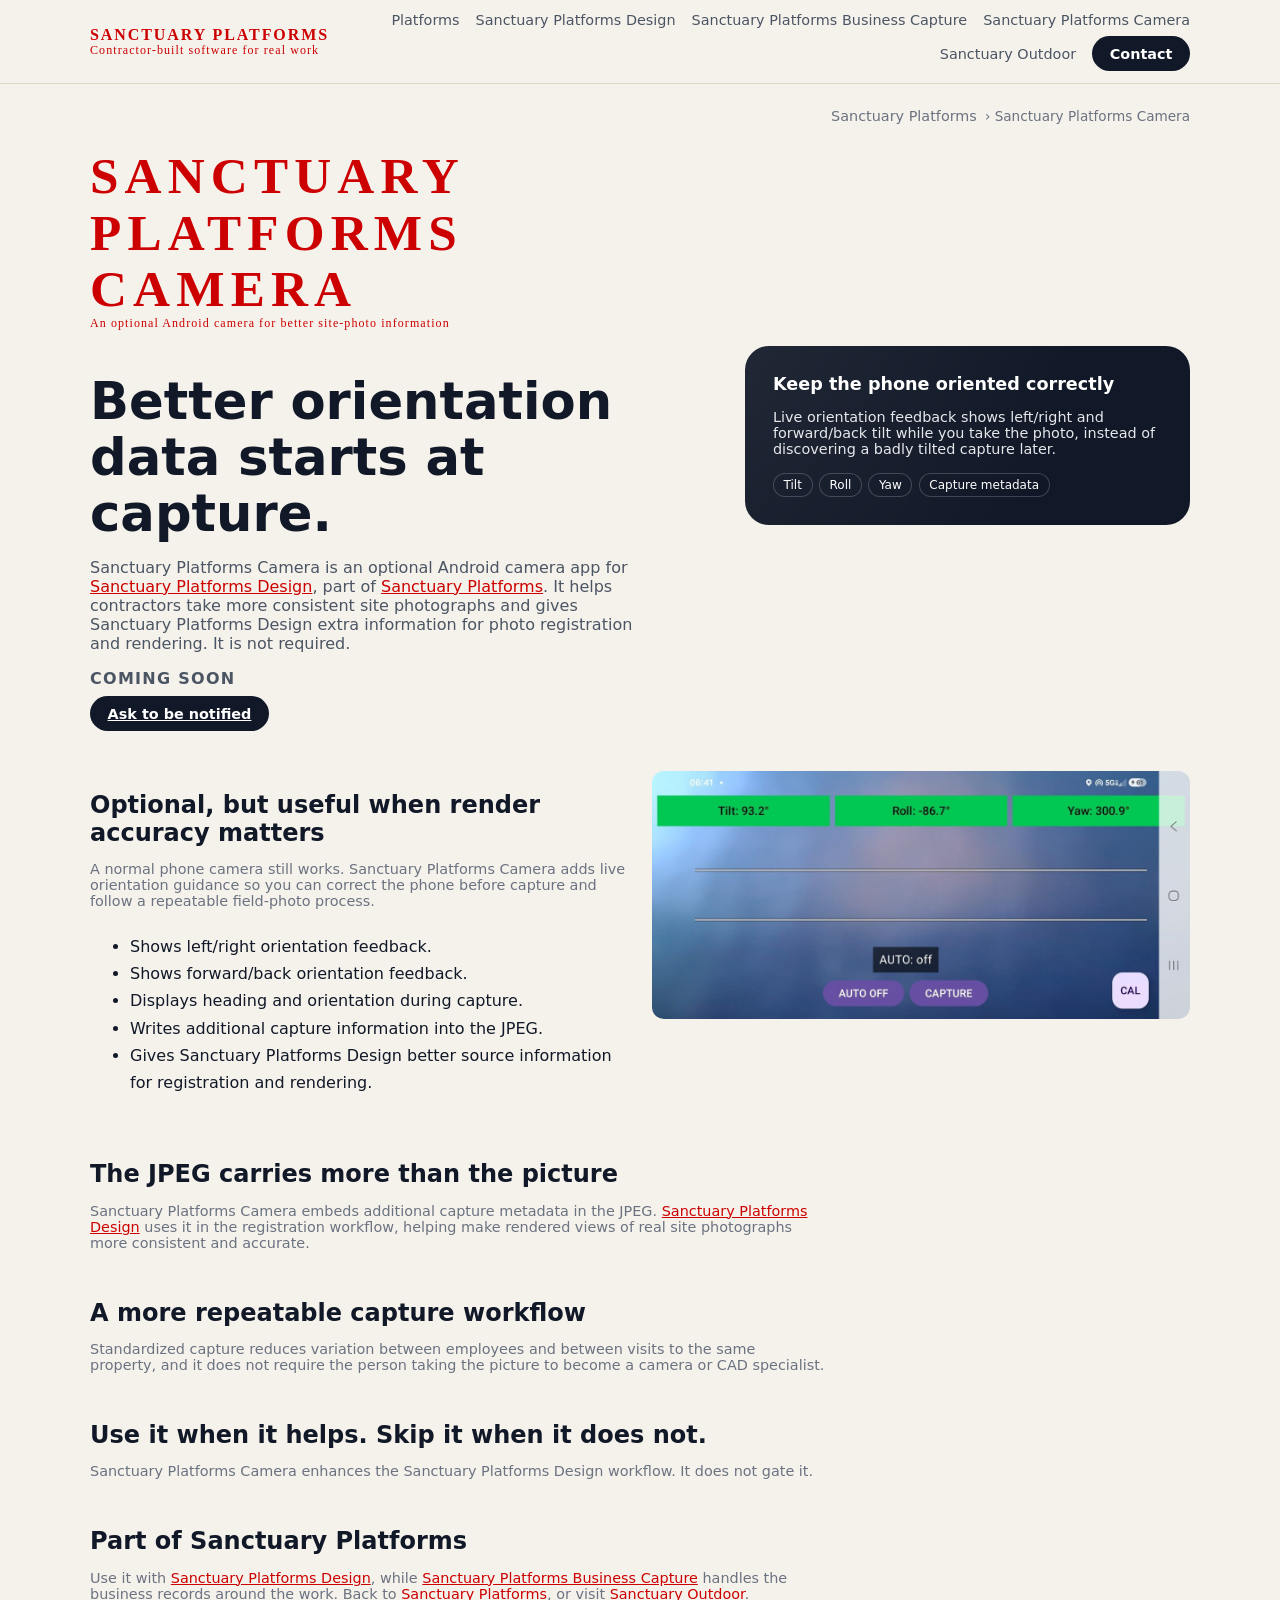
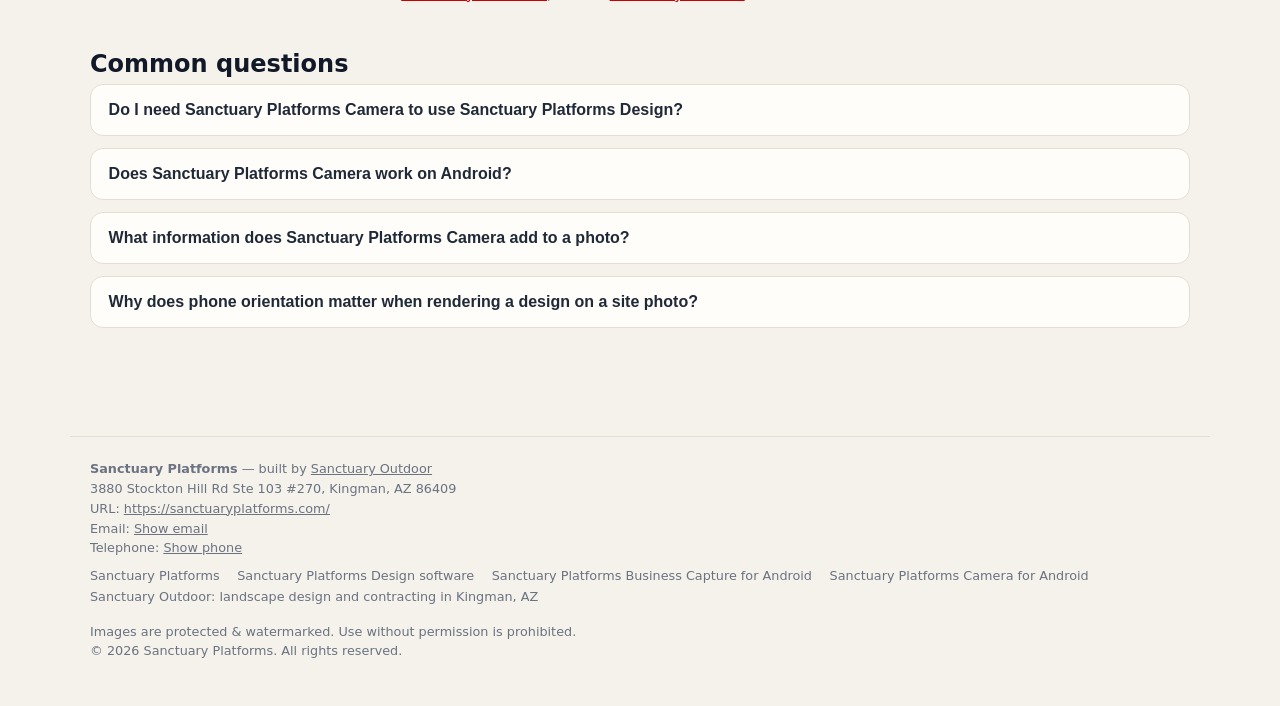
==== commit 9ee75320: "Finish Sanctuary Platforms rename: menu link, contact card, sitemap dates" ====
--- a/camera/index.html
+++ b/camera/index.html
@@ -111,7 +111,7 @@
       <div class="logo-sub">Contractor-built software for real work</div>
     </a>
     <nav aria-label="Primary">
-      <a href="/">Systems</a>
+      <a href="/">Platforms</a>
       <a href="/design/">Sanctuary Platforms Design</a>
       <a href="/capture/">Sanctuary Platforms Business Capture</a>
       <a href="/camera/">Sanctuary Platforms Camera</a>
